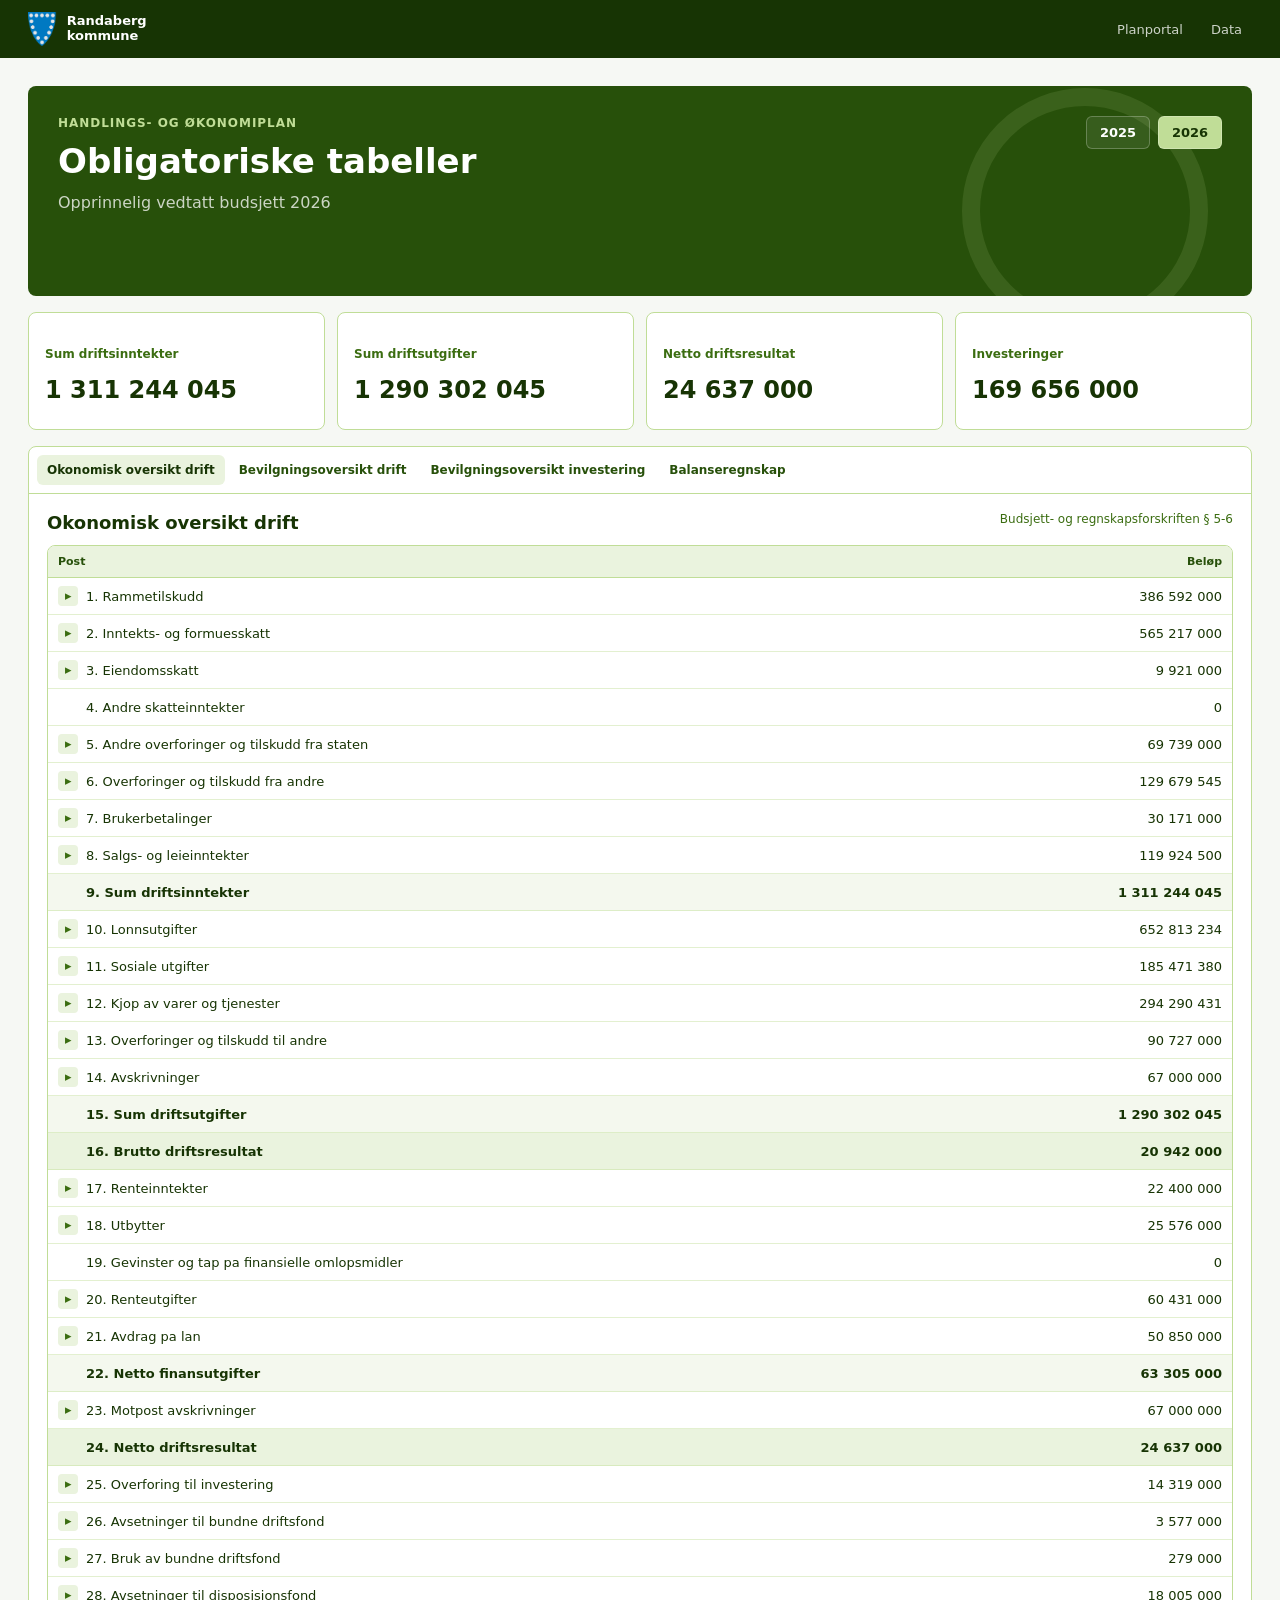
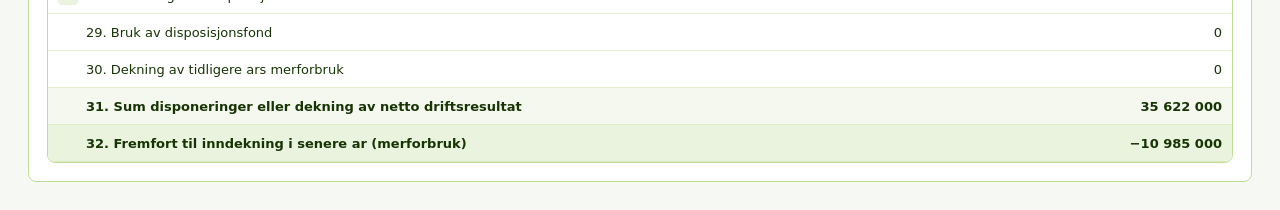
==== hop/index.html @ 5d68cb76 "Add static HOP portal" ====
<!DOCTYPE html>
<html lang="no">
<head>
  <meta charset="UTF-8" />
  <meta name="viewport" content="width=device-width, initial-scale=1" />
  <title>HOP - Randaberg kommune</title>
  <link rel="icon" href="data:," />
  <link rel="stylesheet" href="styles.css" />
</head>
<body>
  <header class="hop-topbar">
    <a class="brand-link" href="../">
      <img src="../EPSHovedlogo_Våpen_PNG.png" alt="Randaberg kommune" class="brand-logo" />
      <span class="brand-name">Randaberg<br />kommune</span>
    </a>
    <nav class="top-actions" aria-label="Hovednavigasjon">
      <a href="../">Planportal</a>
      <a href="../data-hop/index.json">Data</a>
    </nav>
  </header>

  <main class="page-shell">
    <section class="hero">
      <div>
        <div class="hero-kicker">Handlings- og økonomiplan</div>
        <h1>Obligatoriske tabeller</h1>
        <p id="hero-subtitle">Laster budsjettdata...</p>
      </div>
      <div class="year-switcher" id="year-switcher" aria-label="Velg budsjettår"></div>
    </section>

    <section class="summary-grid" id="summary-grid" aria-label="Nøkkeltall"></section>

    <section class="statements-card">
      <div class="statement-tabs" id="statement-tabs" role="tablist" aria-label="Tabeller"></div>
      <div class="statement-panels" id="statement-panels"></div>
    </section>
  </main>

  <script src="app.js"></script>
</body>
</html>
---- hop/styles.css ----
:root {
  --green-900: #173404;
  --green-800: #27500a;
  --green-600: #3b6d11;
  --green-400: #639922;
  --green-200: #c0dd97;
  --green-100: #eaf3de;
  --paper: #f6f8f4;
  --line: #c0dd97;
}

* { box-sizing: border-box; }

body {
  margin: 0;
  font-family: system-ui, Arial, sans-serif;
  color: var(--green-900);
  background: var(--paper);
}

.hop-topbar {
  height: 58px;
  background: var(--green-900);
  display: flex;
  align-items: center;
  justify-content: space-between;
  padding: 0 28px;
  z-index: 10;
}

.brand-link {
  display: flex;
  align-items: center;
  gap: 10px;
  text-decoration: none;
  color: #fff;
}

.brand-logo {
  height: 34px;
  width: auto;
}

.brand-name {
  font-size: 13px;
  line-height: 1.15;
  font-weight: 600;
}

.top-actions {
  display: flex;
  align-items: center;
  gap: 8px;
}

.top-actions a {
  color: rgba(255,255,255,0.78);
  text-decoration: none;
  font-size: 13px;
  padding: 7px 10px;
  border-radius: 6px;
}

.top-actions a:hover {
  color: #fff;
  background: rgba(255,255,255,0.08);
}

.page-shell {
  max-width: 1280px;
  margin: 0 auto;
  padding: 28px;
}

.hero {
  min-height: 210px;
  background: var(--green-800);
  color: #fff;
  border-radius: 8px;
  padding: 30px;
  display: flex;
  justify-content: space-between;
  align-items: flex-start;
  gap: 24px;
  position: relative;
  overflow: hidden;
}

.hero::after {
  content: "";
  position: absolute;
  right: 44px;
  bottom: -38px;
  width: 210px;
  height: 210px;
  border: 18px solid rgba(192,221,151,0.12);
  border-radius: 50%;
}

.hero > * {
  position: relative;
  z-index: 1;
}

.hero-kicker {
  color: var(--green-200);
  font-size: 12px;
  font-weight: 700;
  letter-spacing: 0.08em;
  text-transform: uppercase;
  margin-bottom: 12px;
}

.hero h1 {
  margin: 0;
  font-size: 34px;
  line-height: 1.15;
  font-weight: 750;
}

.hero p {
  margin: 12px 0 0;
  color: rgba(255,255,255,0.76);
}

.year-switcher {
  display: flex;
  gap: 8px;
  flex-wrap: wrap;
  justify-content: flex-end;
}

.year-switcher button {
  min-width: 64px;
  border: 0.5px solid rgba(255,255,255,0.24);
  background: rgba(255,255,255,0.08);
  color: #fff;
  border-radius: 6px;
  padding: 8px 12px;
  cursor: pointer;
  font: inherit;
  font-size: 13px;
  font-weight: 700;
}

.year-switcher button.active,
.year-switcher button:hover {
  background: var(--green-200);
  color: var(--green-900);
}

.summary-grid {
  display: grid;
  grid-template-columns: repeat(4, minmax(0, 1fr));
  gap: 12px;
  margin: 16px 0;
}

.summary-card {
  min-height: 118px;
  background: #fff;
  border: 0.5px solid var(--line);
  border-radius: 8px;
  padding: 16px;
  display: grid;
  gap: 8px;
}

.summary-card i {
  color: var(--green-600);
  font-size: 20px;
}

.summary-card span {
  color: var(--green-600);
  font-size: 12px;
  font-weight: 700;
}

.summary-card strong {
  font-size: 24px;
  line-height: 1.05;
  font-variant-numeric: tabular-nums;
}

.statements-card {
  background: #fff;
  border: 0.5px solid var(--line);
  border-radius: 8px;
  overflow: hidden;
}

.statement-tabs {
  display: flex;
  gap: 4px;
  padding: 8px;
  border-bottom: 0.5px solid var(--line);
  overflow-x: auto;
}

.statement-tab {
  border: 0;
  border-radius: 6px;
  background: transparent;
  color: var(--green-800);
  cursor: pointer;
  font: inherit;
  font-size: 12px;
  font-weight: 700;
  padding: 8px 10px;
  white-space: nowrap;
}

.statement-tab.active,
.statement-tab:hover {
  background: var(--green-100);
  color: var(--green-900);
}

.statement-panel {
  display: none;
  padding: 18px;
}

.statement-panel.active { display: block; }

.table-heading {
  display: flex;
  justify-content: space-between;
  gap: 18px;
  align-items: flex-start;
  margin-bottom: 12px;
}

.table-heading h2 {
  margin: 0;
  font-size: 18px;
}

.table-heading span {
  color: var(--green-600);
  font-size: 12px;
  text-align: right;
}

.table-wrap {
  overflow-x: auto;
  border: 0.5px solid var(--line);
  border-radius: 8px;
}

table {
  width: 100%;
  min-width: 640px;
  border-collapse: collapse;
  font-size: 13px;
}

th {
  background: var(--green-100);
  color: var(--green-800);
  font-size: 11px;
  padding: 9px 10px;
  text-align: left;
  border-bottom: 0.5px solid var(--line);
}

th:last-child,
.amount {
  text-align: right;
  white-space: nowrap;
  font-variant-numeric: tabular-nums;
}

td {
  padding: 8px 10px;
  border-bottom: 0.5px solid rgba(192,221,151,0.45);
}

.statement-row-sum td {
  background: #f4f8ee;
  font-weight: 750;
}

.statement-row-result td {
  background: var(--green-100);
  font-weight: 850;
}

.statement-label {
  display: flex;
  align-items: center;
  gap: 8px;
}

.row-toggle {
  width: 20px;
  height: 20px;
  border: 0;
  border-radius: 4px;
  background: var(--green-100);
  color: var(--green-600);
  cursor: pointer;
  flex: 0 0 auto;
  line-height: 1;
  padding: 0;
}

.row-toggle:hover { background: var(--green-200); }
.row-toggle.placeholder { visibility: hidden; }

.child-row { display: none; }
.child-row.open { display: table-row; }

.child-row td {
  background: #fbfdf8;
  color: var(--green-600);
  font-size: 12px;
}

.child-label {
  padding-left: 48px;
}

.loading,
.error {
  padding: 18px;
  color: var(--green-600);
}

@media (max-width: 900px) {
  .page-shell {
    padding: 16px;
  }

  .hero {
    display: block;
    padding: 24px 20px;
  }

  .hero h1 {
    font-size: 27px;
  }

  .year-switcher {
    justify-content: flex-start;
    margin-top: 18px;
  }

  .summary-grid {
    grid-template-columns: repeat(2, minmax(0, 1fr));
  }

  .table-heading {
    display: block;
  }

  .table-heading span {
    display: block;
    margin-top: 4px;
    text-align: left;
  }
}

@media (max-width: 560px) {
  .hop-topbar {
    padding: 0 14px;
  }

  .top-actions a {
    font-size: 12px;
    padding: 6px 7px;
  }

  .summary-grid {
    grid-template-columns: 1fr;
  }

  .statement-panel {
    padding: 10px;
  }
}
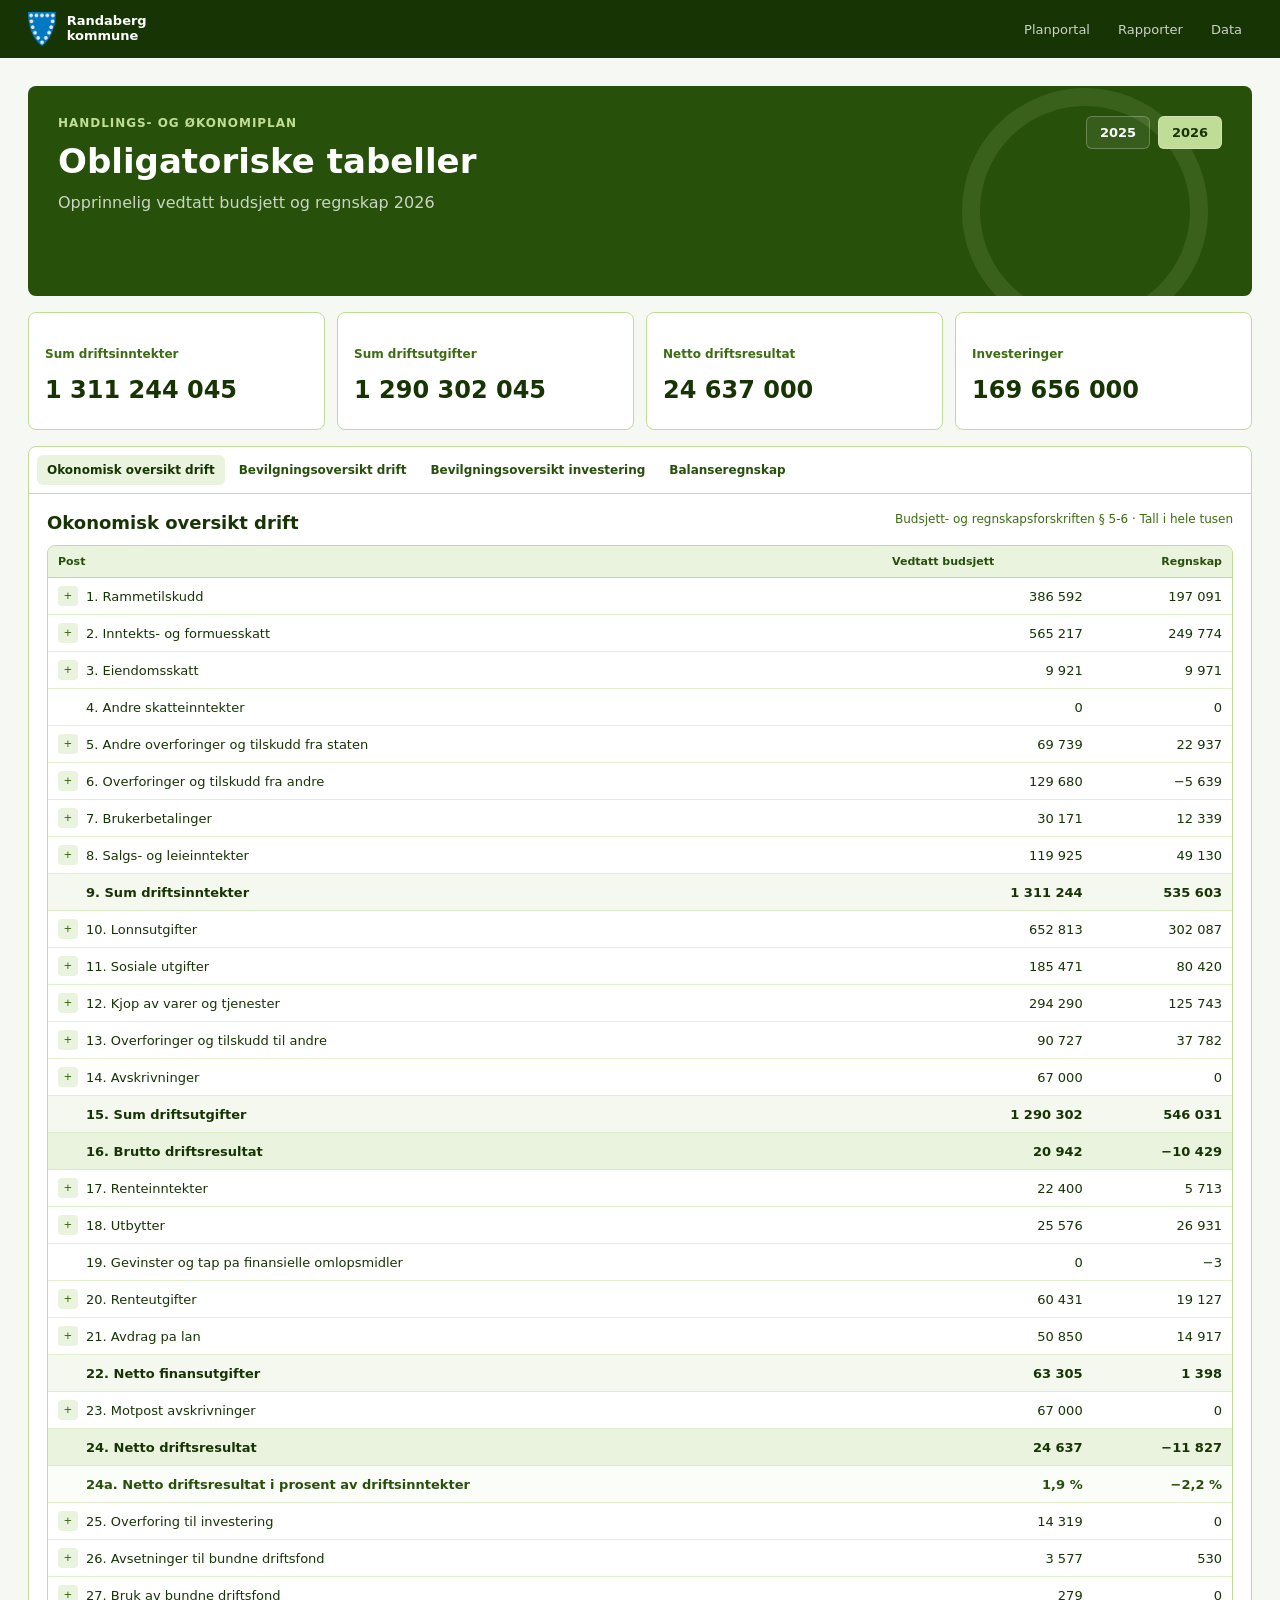
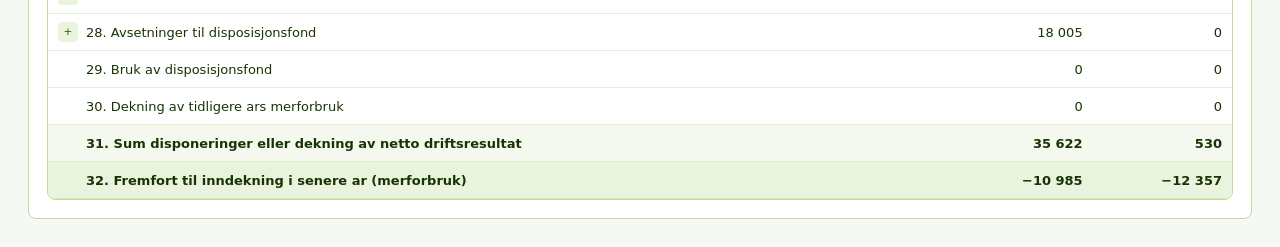
==== commit 7b169bf5: "Add static tertial report page" ====
--- a/hop/index.html
+++ b/hop/index.html
@@ -15,6 +15,7 @@
     </a>
     <nav class="top-actions" aria-label="Hovednavigasjon">
       <a href="../">Planportal</a>
+      <a href="../rapport/">Rapporter</a>
       <a href="../data-hop/index.json">Data</a>
     </nav>
   </header>
--- a/hop/styles.css
+++ b/hop/styles.css
@@ -287,6 +287,12 @@
   font-weight: 850;
 }
 
+.statement-row-metric td {
+  background: #fbfdf8;
+  color: var(--green-800);
+  font-weight: 750;
+}
+
 .statement-label {
   display: flex;
   align-items: center;
